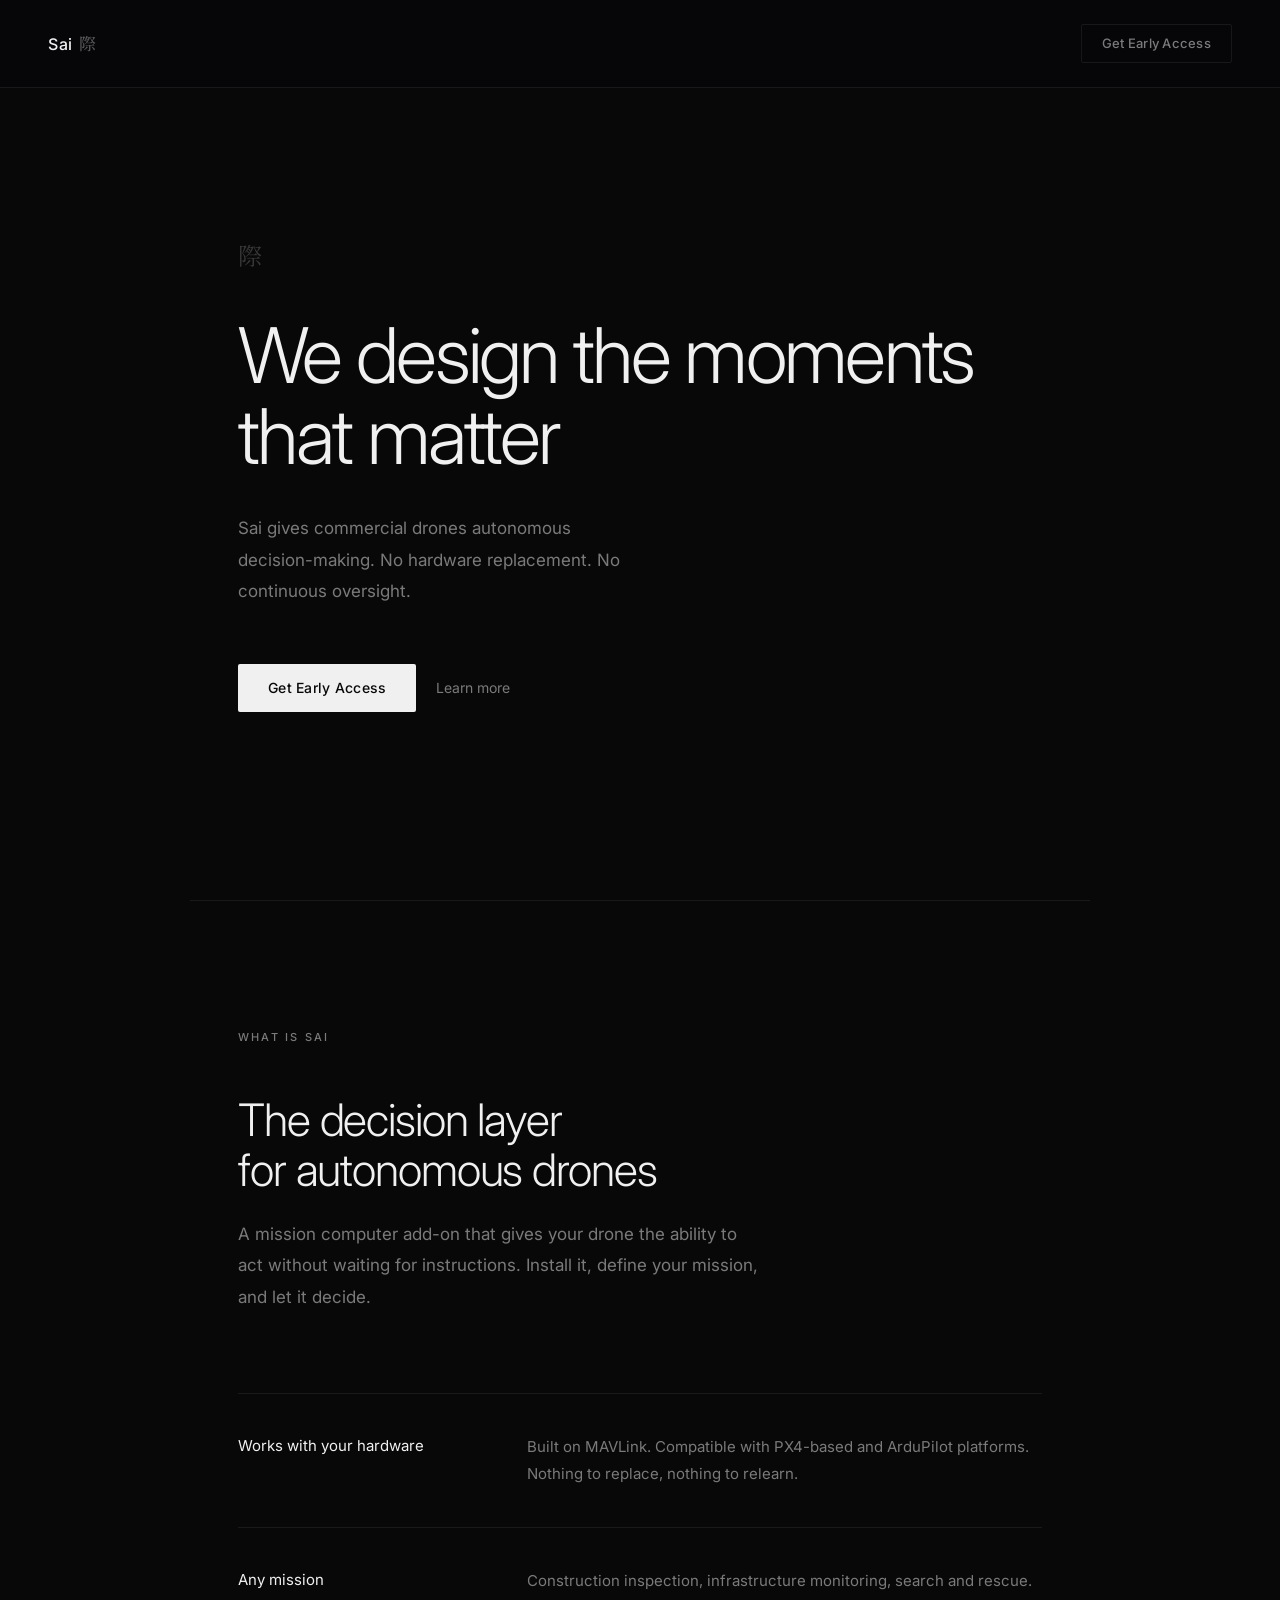
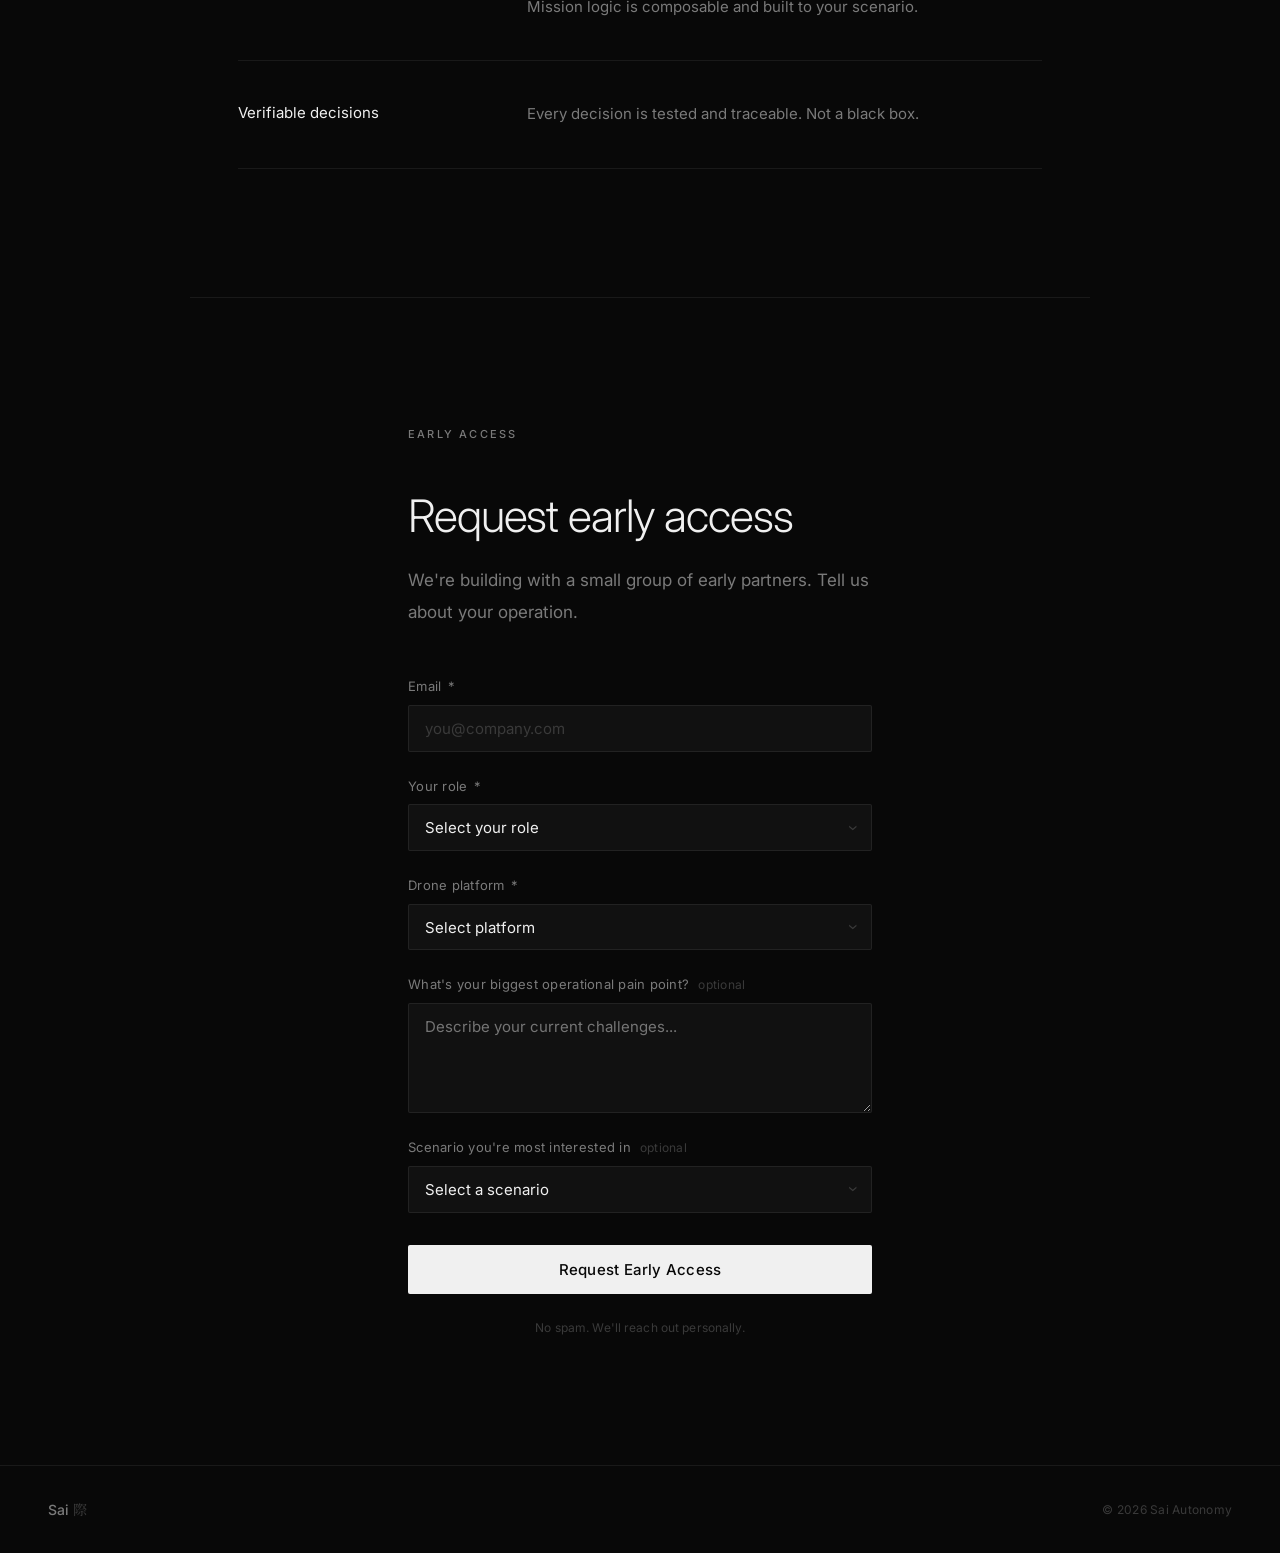
==== index.html @ 7a3222f6 "init: Sai landing page" ====
<!DOCTYPE html>
<html lang="en">
<head>
  <meta charset="UTF-8" />
  <meta name="viewport" content="width=device-width, initial-scale=1.0" />
  <title>Sai — We design the moments that matter</title>
  <meta name="description" content="The decision layer for autonomous drones. Sai gives commercial drones autonomous decision-making without replacing your hardware." />
  <link rel="preconnect" href="https://fonts.googleapis.com" />
  <link href="https://fonts.googleapis.com/css2?family=Inter:wght@300;400;500&family=Noto+Serif+JP:wght@300;400&display=swap" rel="stylesheet" />
  <style>
    *, *::before, *::after { box-sizing: border-box; margin: 0; padding: 0; }

    :root {
      --bg:       #080808;
      --surface:  #111111;
      --accent:   #f0f0f0;
      --text:     #f0f0f0;
      --text-sec: #7a7a7a;
      --text-dim: #3a3a3a;
      --border:   rgba(255, 255, 255, 0.07);
    }

    html { scroll-behavior: smooth; }

    body {
      font-family: 'Inter', system-ui, sans-serif;
      background: var(--bg);
      color: var(--text);
      line-height: 1.6;
      -webkit-font-smoothing: antialiased;
    }

    .kanji {
      font-family: 'Noto Serif JP', 'Hiragino Mincho ProN', serif;
    }

    /* Nav */
    nav {
      position: fixed;
      inset: 0 0 auto 0;
      z-index: 100;
      display: flex;
      align-items: center;
      justify-content: space-between;
      padding: 1.5rem 3rem;
      background: rgba(7, 7, 11, 0.8);
      backdrop-filter: blur(20px);
      -webkit-backdrop-filter: blur(20px);
      border-bottom: 1px solid var(--border);
    }

    .nav-logo {
      font-size: 1rem;
      font-weight: 500;
      letter-spacing: 0.04em;
      color: var(--text);
      text-decoration: none;
      display: flex;
      align-items: baseline;
      gap: 0.35em;
    }

    .nav-logo .k {
      font-size: 1.05em;
      color: var(--accent);
      opacity: 0.35;
    }

    .nav-cta {
      font-size: 0.8125rem;
      font-weight: 500;
      letter-spacing: 0.02em;
      color: var(--text-sec);
      text-decoration: none;
      border: 1px solid var(--border);
      padding: 0.5rem 1.25rem;
      border-radius: 2px;
      transition: border-color 0.2s, color 0.2s;
    }
    .nav-cta:hover { border-color: rgba(255,255,255,0.3); color: var(--text); }

    /* Hero */
    .hero {
      min-height: 100vh;
      display: flex;
      flex-direction: column;
      align-items: flex-start;
      justify-content: center;
      padding: 9rem 3rem 6rem;
      max-width: 900px;
      margin: 0 auto;
    }

    .hero-kana {
      font-size: 1.5rem;
      color: var(--text);
      opacity: 0.2;
      margin-bottom: 2.5rem;
    }

    .hero-title {
      font-size: clamp(3rem, 6vw, 5.5rem);
      font-weight: 300;
      letter-spacing: -0.035em;
      line-height: 1.06;
      margin-bottom: 2.25rem;
      max-width: 760px;
    }

    .hero-sub {
      font-size: 1.0625rem;
      color: var(--text-sec);
      max-width: 400px;
      line-height: 1.85;
      margin-bottom: 3.5rem;
    }

    .hero-actions {
      display: flex;
      gap: 1.25rem;
      align-items: center;
      flex-wrap: wrap;
    }

    .btn-primary {
      background: var(--text);
      color: #080808;
      font-size: 0.875rem;
      font-weight: 500;
      letter-spacing: 0.02em;
      padding: 0.8rem 1.875rem;
      border-radius: 2px;
      text-decoration: none;
      transition: opacity 0.15s;
    }
    .btn-primary:hover { opacity: 0.85; }

    .btn-text {
      font-size: 0.875rem;
      color: var(--text-sec);
      text-decoration: none;
      transition: color 0.15s;
    }
    .btn-text:hover { color: var(--text); }

    /* Section */
    .section {
      padding: 8rem 3rem;
      max-width: 900px;
      margin: 0 auto;
    }

    .label {
      font-size: 0.6875rem;
      font-weight: 500;
      letter-spacing: 0.2em;
      text-transform: uppercase;
      color: var(--text-sec);
      margin-bottom: 3rem;
    }

    .section-title {
      font-size: clamp(1.875rem, 3.5vw, 2.875rem);
      font-weight: 300;
      letter-spacing: -0.025em;
      line-height: 1.12;
      margin-bottom: 1.5rem;
    }

    .section-body {
      font-size: 1.0625rem;
      color: var(--text-sec);
      max-width: 520px;
      line-height: 1.85;
    }

    /* Pillars */
    .pillars {
      margin-top: 5rem;
    }

    .pillar {
      display: grid;
      grid-template-columns: 1fr 2fr;
      gap: 2rem;
      padding: 2.5rem 0;
      border-top: 1px solid var(--border);
      align-items: start;
    }

    .pillar:last-child {
      border-bottom: 1px solid var(--border);
    }

    .pillar-title {
      font-size: 0.9375rem;
      font-weight: 400;
      color: var(--text);
    }

    .pillar-body {
      font-size: 0.9375rem;
      color: var(--text-sec);
      line-height: 1.75;
    }

    /* Divider */
    .rule {
      border: none;
      border-top: 1px solid var(--border);
      max-width: 900px;
      margin: 0 auto;
    }

    /* Form section */
    .form-section {
      padding: 8rem 3rem;
      max-width: 560px;
      margin: 0 auto;
    }

    .form-section .section-body {
      margin-bottom: 3rem;
    }

    form {
      display: flex;
      flex-direction: column;
      gap: 1.5rem;
    }

    .field {
      display: flex;
      flex-direction: column;
      gap: 0.5rem;
    }

    label {
      font-size: 0.8125rem;
      font-weight: 400;
      letter-spacing: 0.02em;
      color: var(--text-sec);
    }

    .req { color: var(--text-sec); margin-left: 0.15em; }

    .opt {
      font-size: 0.75rem;
      color: var(--text-dim);
      margin-left: 0.4em;
    }

    input[type="email"],
    select,
    textarea {
      background: var(--surface);
      border: 1px solid var(--border);
      border-radius: 2px;
      color: var(--text);
      font-family: 'Inter', system-ui, sans-serif;
      font-size: 0.9375rem;
      padding: 0.8rem 1rem;
      width: 100%;
      transition: border-color 0.15s;
      appearance: none;
      -webkit-appearance: none;
    }

    input[type="email"]:focus,
    select:focus,
    textarea:focus {
      outline: none;
      border-color: rgba(96, 165, 250, 0.5);
    }

    input::placeholder { color: var(--text-dim); }

    .select-wrap { position: relative; }
    .select-wrap::after {
      content: '›';
      position: absolute;
      right: 1rem;
      top: 50%;
      transform: translateY(-50%) rotate(90deg);
      color: var(--text-dim);
      pointer-events: none;
      font-size: 1rem;
    }
    .select-wrap select { padding-right: 2.5rem; cursor: pointer; }

    select option { background: #0e0e14; color: var(--text); }

    textarea { resize: vertical; min-height: 110px; }

    .submit-btn {
      background: var(--text);
      color: #080808;
      border: none;
      border-radius: 2px;
      font-family: 'Inter', system-ui, sans-serif;
      font-size: 0.9375rem;
      font-weight: 500;
      letter-spacing: 0.02em;
      padding: 0.9375rem;
      cursor: pointer;
      transition: opacity 0.15s;
      margin-top: 0.5rem;
    }
    .submit-btn:hover { opacity: 0.85; }
    .submit-btn:disabled { opacity: 0.45; cursor: not-allowed; }

    .form-note {
      font-size: 0.75rem;
      color: var(--text-dim);
      text-align: center;
      letter-spacing: 0.01em;
    }

    .form-success {
      display: none;
      padding: 4rem 2rem;
      text-align: center;
    }
    .form-success.show { display: block; }

    .success-glyph {
      font-size: 2rem;
      color: var(--text);
      opacity: 0.3;
      margin-bottom: 1.25rem;
    }

    .success-title {
      font-size: 1.25rem;
      font-weight: 300;
      letter-spacing: -0.01em;
      margin-bottom: 0.5rem;
    }

    .success-sub {
      font-size: 0.9rem;
      color: var(--text-sec);
    }

    /* Footer */
    footer {
      border-top: 1px solid var(--border);
      padding: 2rem 3rem;
      display: flex;
      align-items: center;
      justify-content: space-between;
      flex-wrap: wrap;
      gap: 1rem;
    }

    .footer-brand {
      font-size: 0.875rem;
      font-weight: 500;
      color: var(--text-sec);
      display: flex;
      align-items: baseline;
      gap: 0.3em;
    }
    .footer-brand .k {
      color: var(--text);
      opacity: 0.2;
    }

    .footer-copy {
      font-size: 0.75rem;
      color: var(--text-dim);
      letter-spacing: 0.02em;
    }

    /* Responsive */
    @media (max-width: 640px) {
      nav { padding: 1.125rem 1.5rem; }
      .hero { padding: 7rem 1.5rem 4rem; }
      .section { padding: 5rem 1.5rem; }
      .form-section { padding: 5rem 1.5rem; }
      footer { padding: 1.5rem; }
      .pillar { grid-template-columns: 1fr; gap: 0.625rem; padding: 1.875rem 0; }
    }
  </style>
</head>
<body>

  <nav>
    <a href="#" class="nav-logo">Sai <span class="k kanji">際</span></a>
    <a href="#access" class="nav-cta">Get Early Access</a>
  </nav>

  <section class="hero">
    <div class="hero-kana kanji">際</div>
    <h1 class="hero-title">We design the moments<br>that matter</h1>
    <p class="hero-sub">
      Sai gives commercial drones autonomous decision-making.
      No hardware replacement. No continuous oversight.
    </p>
    <div class="hero-actions">
      <a href="#access" class="btn-primary">Get Early Access</a>
      <a href="#what" class="btn-text">Learn more</a>
    </div>
  </section>

  <hr class="rule" />

  <section class="section" id="what">
    <p class="label">What is Sai</p>
    <h2 class="section-title">The decision layer<br>for autonomous drones</h2>
    <p class="section-body">
      A mission computer add-on that gives your drone the ability to act
      without waiting for instructions. Install it, define your mission,
      and let it decide.
    </p>

    <div class="pillars">
      <div class="pillar">
        <div class="pillar-title">Works with your hardware</div>
        <div class="pillar-body">
          Built on MAVLink. Compatible with PX4-based and ArduPilot platforms.
          Nothing to replace, nothing to relearn.
        </div>
      </div>
      <div class="pillar">
        <div class="pillar-title">Any mission</div>
        <div class="pillar-body">
          Construction inspection, infrastructure monitoring, search and rescue.
          Mission logic is composable and built to your scenario.
        </div>
      </div>
      <div class="pillar">
        <div class="pillar-title">Verifiable decisions</div>
        <div class="pillar-body">
          Every decision is tested and traceable. Not a black box.
        </div>
      </div>
    </div>
  </section>

  <hr class="rule" />

  <section class="form-section" id="access">
    <p class="label">Early Access</p>
    <h2 class="section-title">Request early access</h2>
    <p class="section-body">
      We're building with a small group of early partners.
      Tell us about your operation.
    </p>

    <form id="earlyAccessForm" action="https://formspree.io/f/mqegwvev" method="POST" novalidate>

      <div class="field">
        <label for="email">Email <span class="req">*</span></label>
        <input type="email" id="email" name="email" placeholder="you@company.com" required />
      </div>

      <div class="field">
        <label for="role">Your role <span class="req">*</span></label>
        <div class="select-wrap">
          <select id="role" name="role" required>
            <option value="" disabled selected>Select your role</option>
            <option value="site_manager">Site Manager</option>
            <option value="drone_operator">Drone Operator</option>
            <option value="systems_integrator">Systems Integrator</option>
            <option value="researcher">Researcher</option>
            <option value="investor">Investor</option>
            <option value="other">Other</option>
          </select>
        </div>
      </div>

      <div class="field">
        <label for="platform">Drone platform <span class="req">*</span></label>
        <div class="select-wrap">
          <select id="platform" name="platform" required>
            <option value="" disabled selected>Select platform</option>
            <option value="px4">PX4-based</option>
            <option value="ardupilot">ArduPilot</option>
            <option value="dji">DJI</option>
            <option value="none">None yet</option>
            <option value="other">Other</option>
          </select>
        </div>
      </div>

      <div class="field">
        <label for="pain">
          What's your biggest operational pain point?
          <span class="opt">optional</span>
        </label>
        <textarea id="pain" name="pain_point" placeholder="Describe your current challenges..."></textarea>
      </div>

      <div class="field">
        <label for="scenario">
          Scenario you're most interested in
          <span class="opt">optional</span>
        </label>
        <div class="select-wrap">
          <select id="scenario" name="scenario">
            <option value="" disabled selected>Select a scenario</option>
            <option value="construction">Construction site inspection</option>
            <option value="power">Power line inspection</option>
            <option value="agriculture">Agriculture</option>
            <option value="sar">Search &amp; Rescue</option>
            <option value="other">Other</option>
          </select>
        </div>
      </div>

      <button type="submit" class="submit-btn" id="submitBtn">Request Early Access</button>
      <p class="form-note">No spam. We'll reach out personally.</p>
    </form>

    <div class="form-success" id="formSuccess">
      <div class="success-glyph kanji">際</div>
      <div class="success-title">You're on the list.</div>
      <div class="success-sub">We'll be in touch.</div>
    </div>
  </section>

  <footer>
    <div class="footer-brand">Sai <span class="k kanji">際</span></div>
    <div class="footer-copy">© 2026 Sai Autonomy</div>
  </footer>

  <script>
    const form    = document.getElementById('earlyAccessForm');
    const btn     = document.getElementById('submitBtn');
    const success = document.getElementById('formSuccess');

    form.addEventListener('submit', async (e) => {
      e.preventDefault();
      if (!form.email.value.trim() || !form.role.value || !form.platform.value) return;

      btn.disabled = true;
      btn.textContent = 'Sending…';

      try {
        const res = await fetch(form.action, {
          method: 'POST',
          body: new FormData(form),
          headers: { Accept: 'application/json' }
        });
        if (res.ok) {
          form.style.display = 'none';
          success.classList.add('show');
        } else {
          btn.disabled = false;
          btn.textContent = 'Request Early Access';
        }
      } catch {
        btn.disabled = false;
        btn.textContent = 'Request Early Access';
      }
    });
  </script>

</body>
</html>
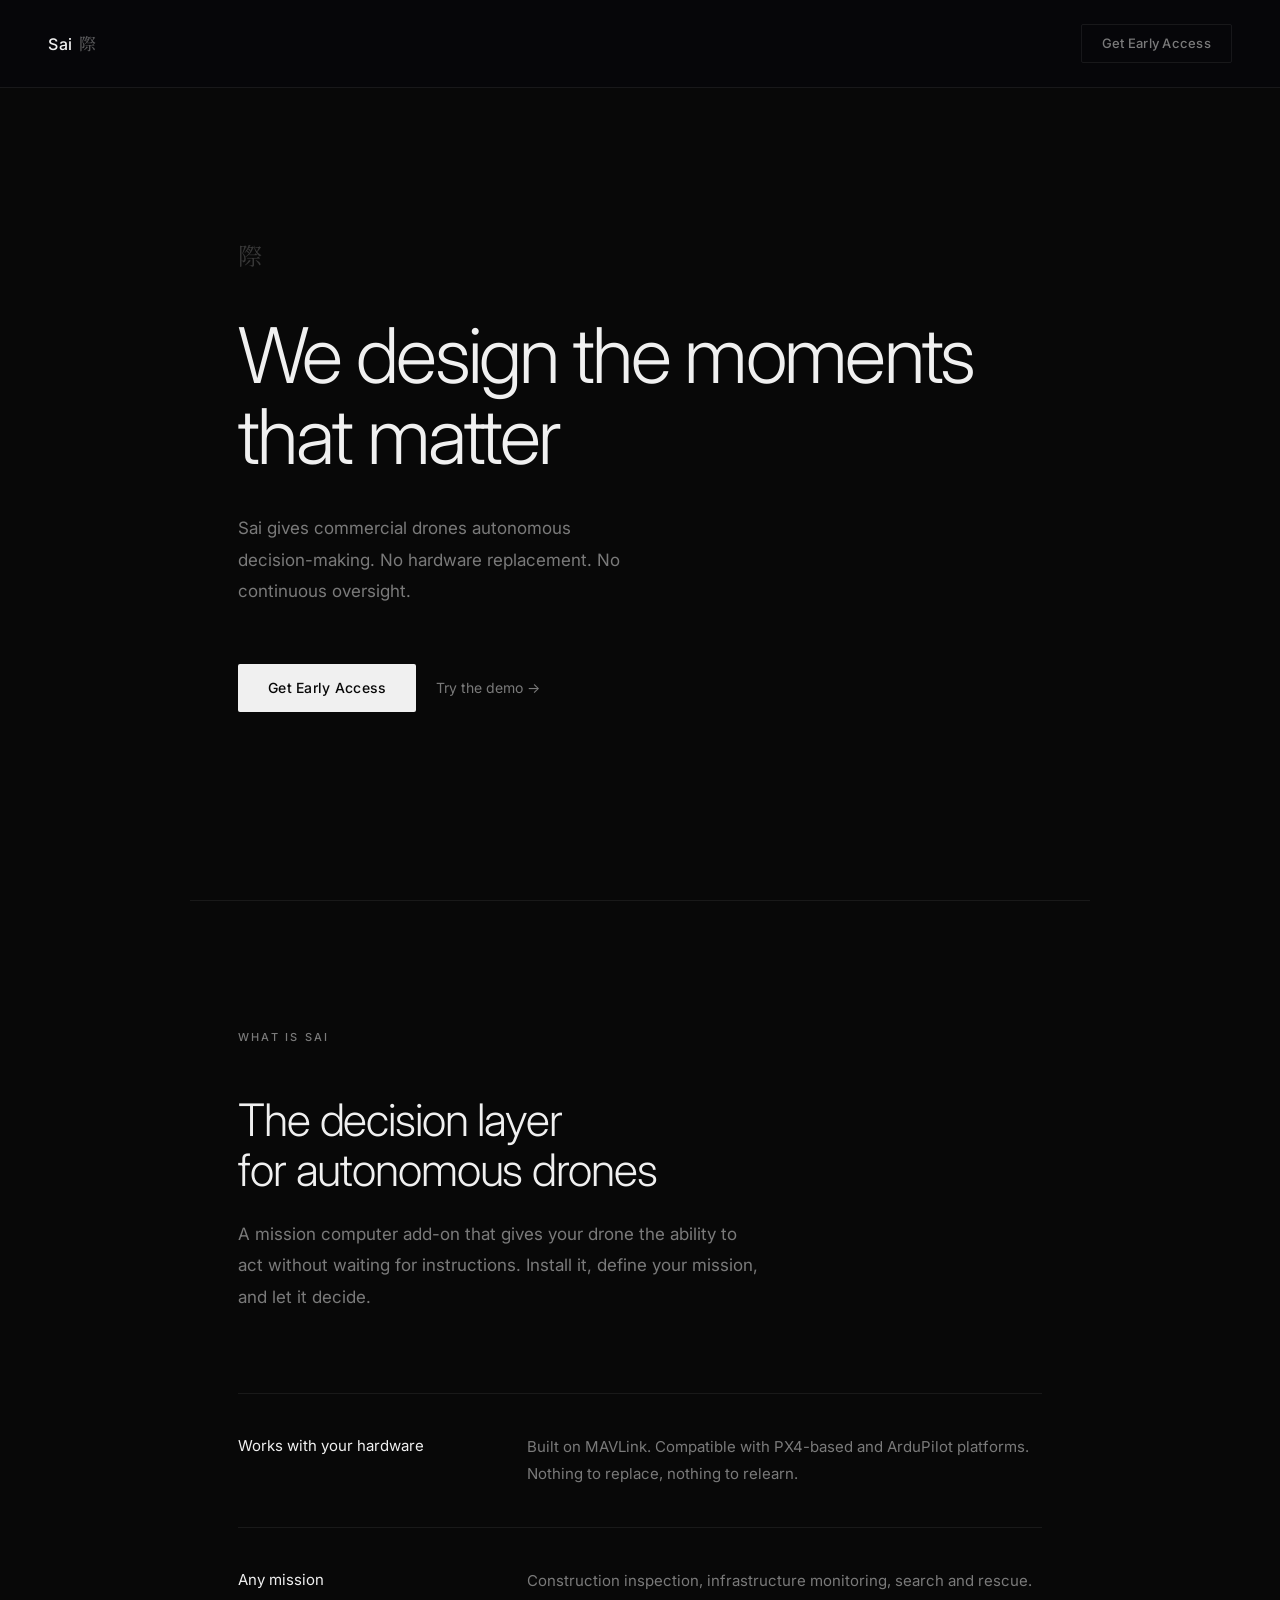
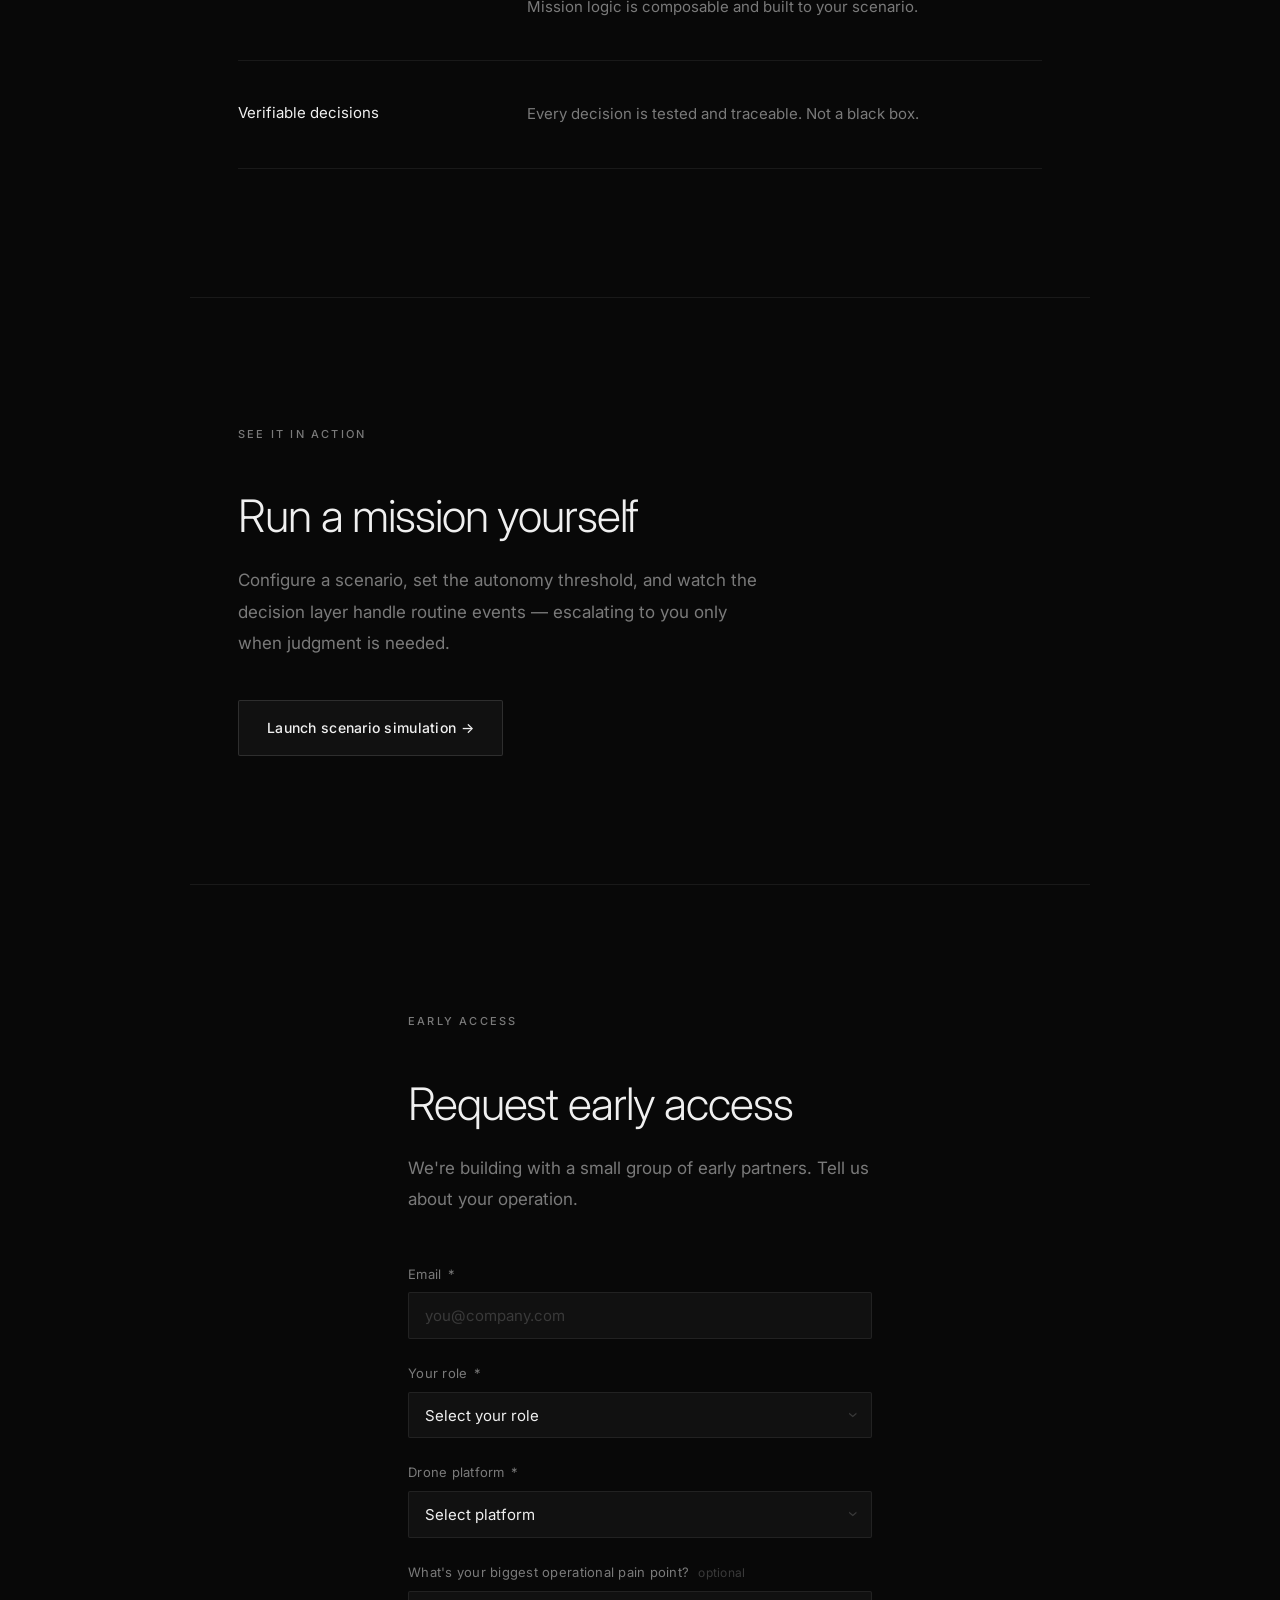
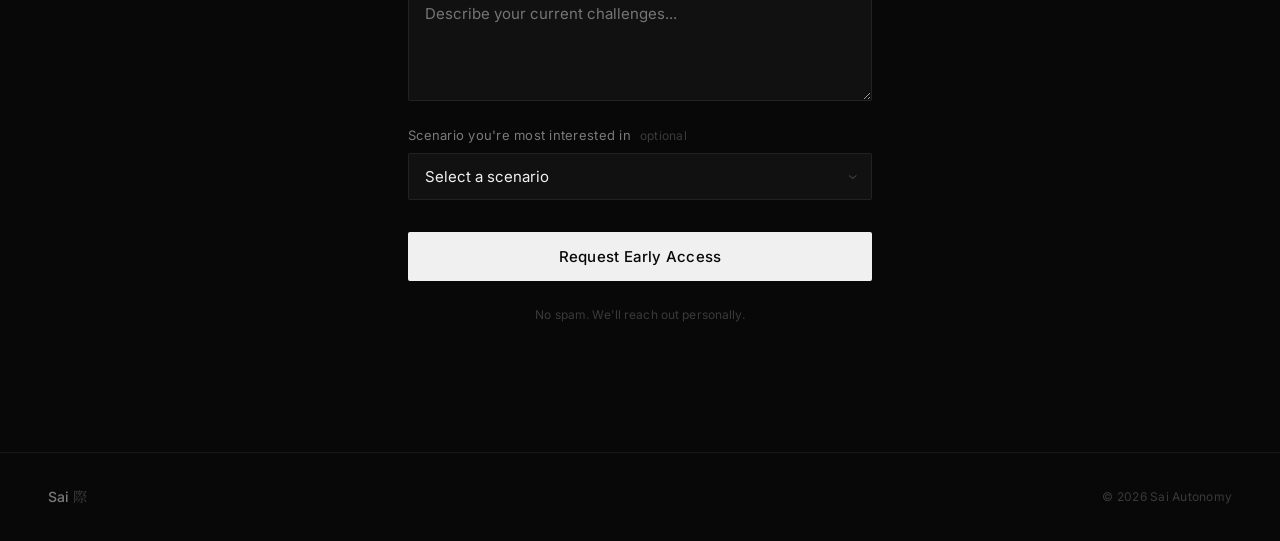
==== commit acc9e9a3: "feat: add interactive scenario demo" ====
--- a/index.html
+++ b/index.html
@@ -399,7 +399,7 @@
     </p>
     <div class="hero-actions">
       <a href="#access" class="btn-primary">Get Early Access</a>
-      <a href="#what" class="btn-text">Learn more</a>
+      <a href="demo.html" class="btn-text">Try the demo →</a>
     </div>
   </section>
 
@@ -436,6 +436,20 @@
         </div>
       </div>
     </div>
+  </section>
+
+  <hr class="rule" />
+
+  <section class="section" id="demo">
+    <p class="label">See it in action</p>
+    <h2 class="section-title">Run a mission yourself</h2>
+    <p class="section-body">
+      Configure a scenario, set the autonomy threshold, and watch the decision layer
+      handle routine events — escalating to you only when judgment is needed.
+    </p>
+    <a href="demo.html" style="display:inline-block;margin-top:2.5rem;background:var(--surface);border:1px solid rgba(255,255,255,0.12);border-radius:2px;padding:1rem 1.75rem;font-size:0.875rem;font-weight:500;color:var(--text);text-decoration:none;letter-spacing:0.02em;transition:border-color 0.2s;" onmouseover="this.style.borderColor='rgba(255,255,255,0.35)'" onmouseout="this.style.borderColor='rgba(255,255,255,0.12)'">
+      Launch scenario simulation →
+    </a>
   </section>
 
   <hr class="rule" />
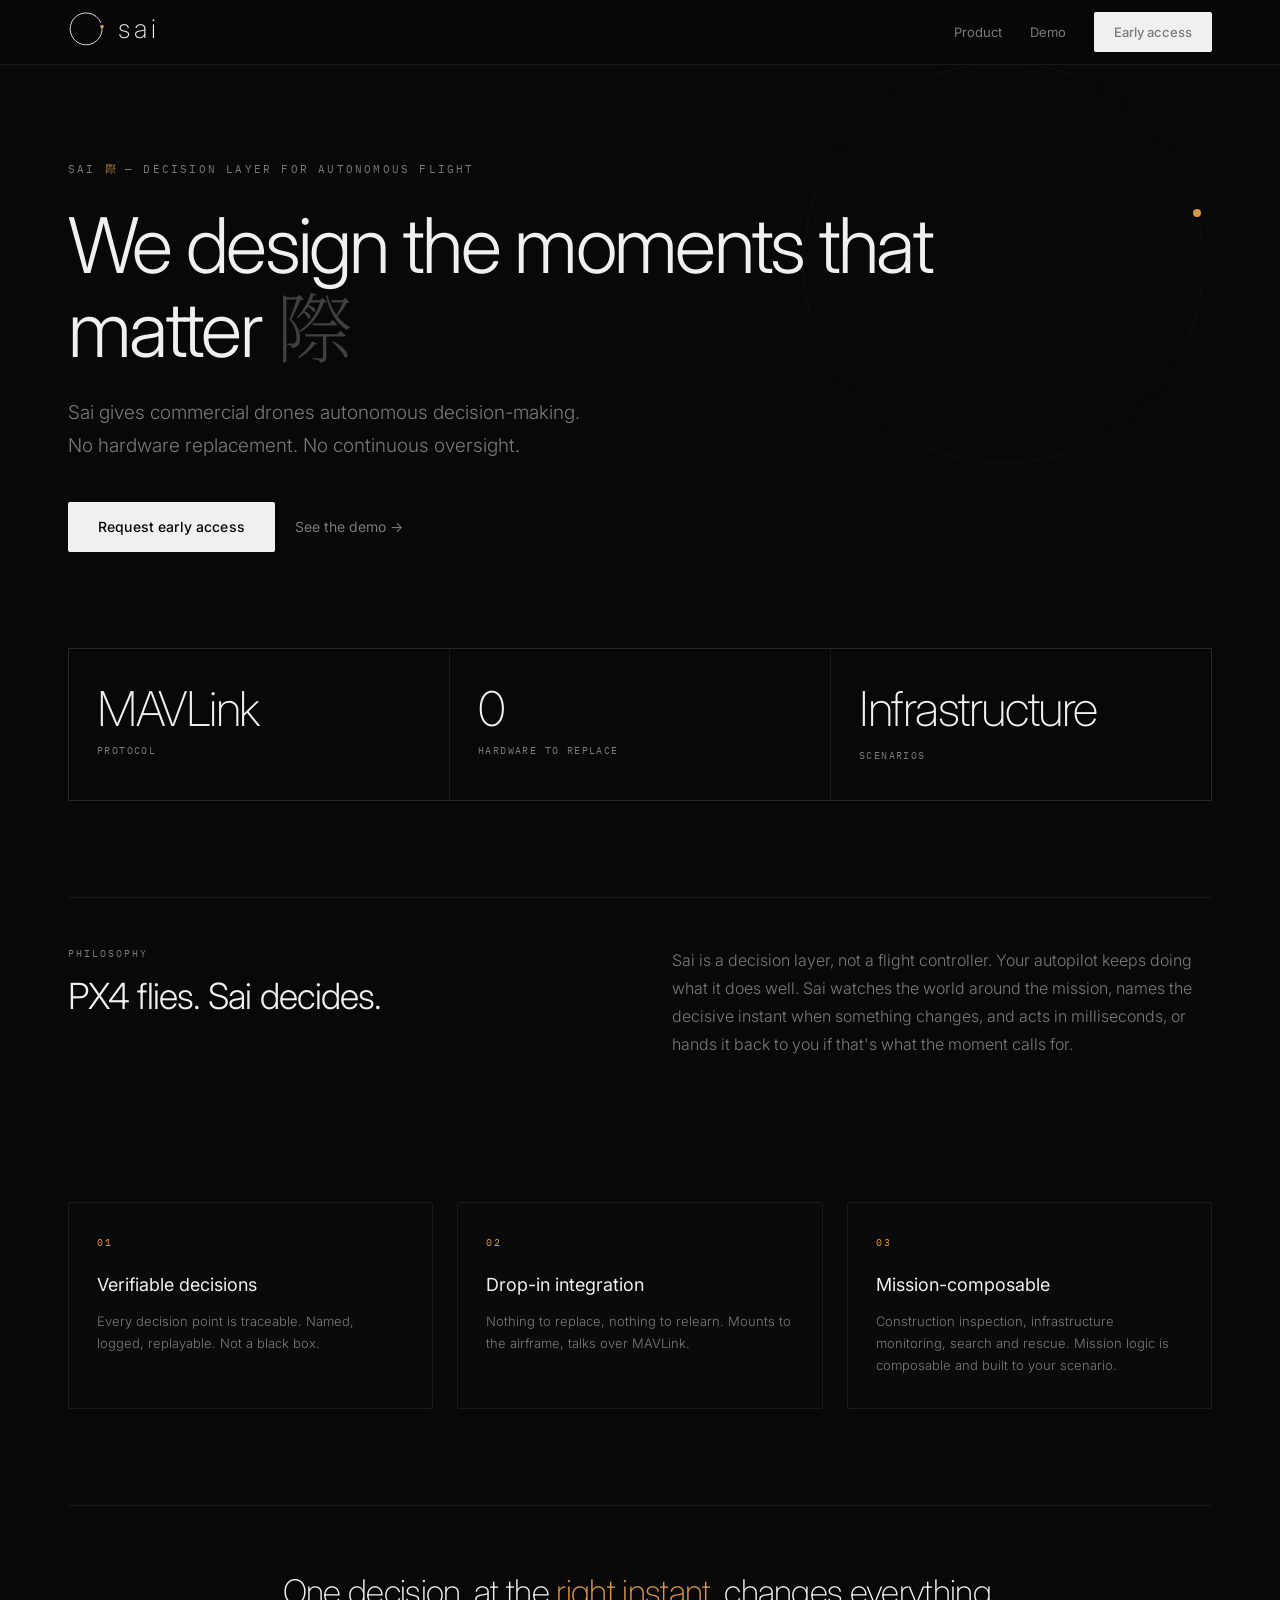
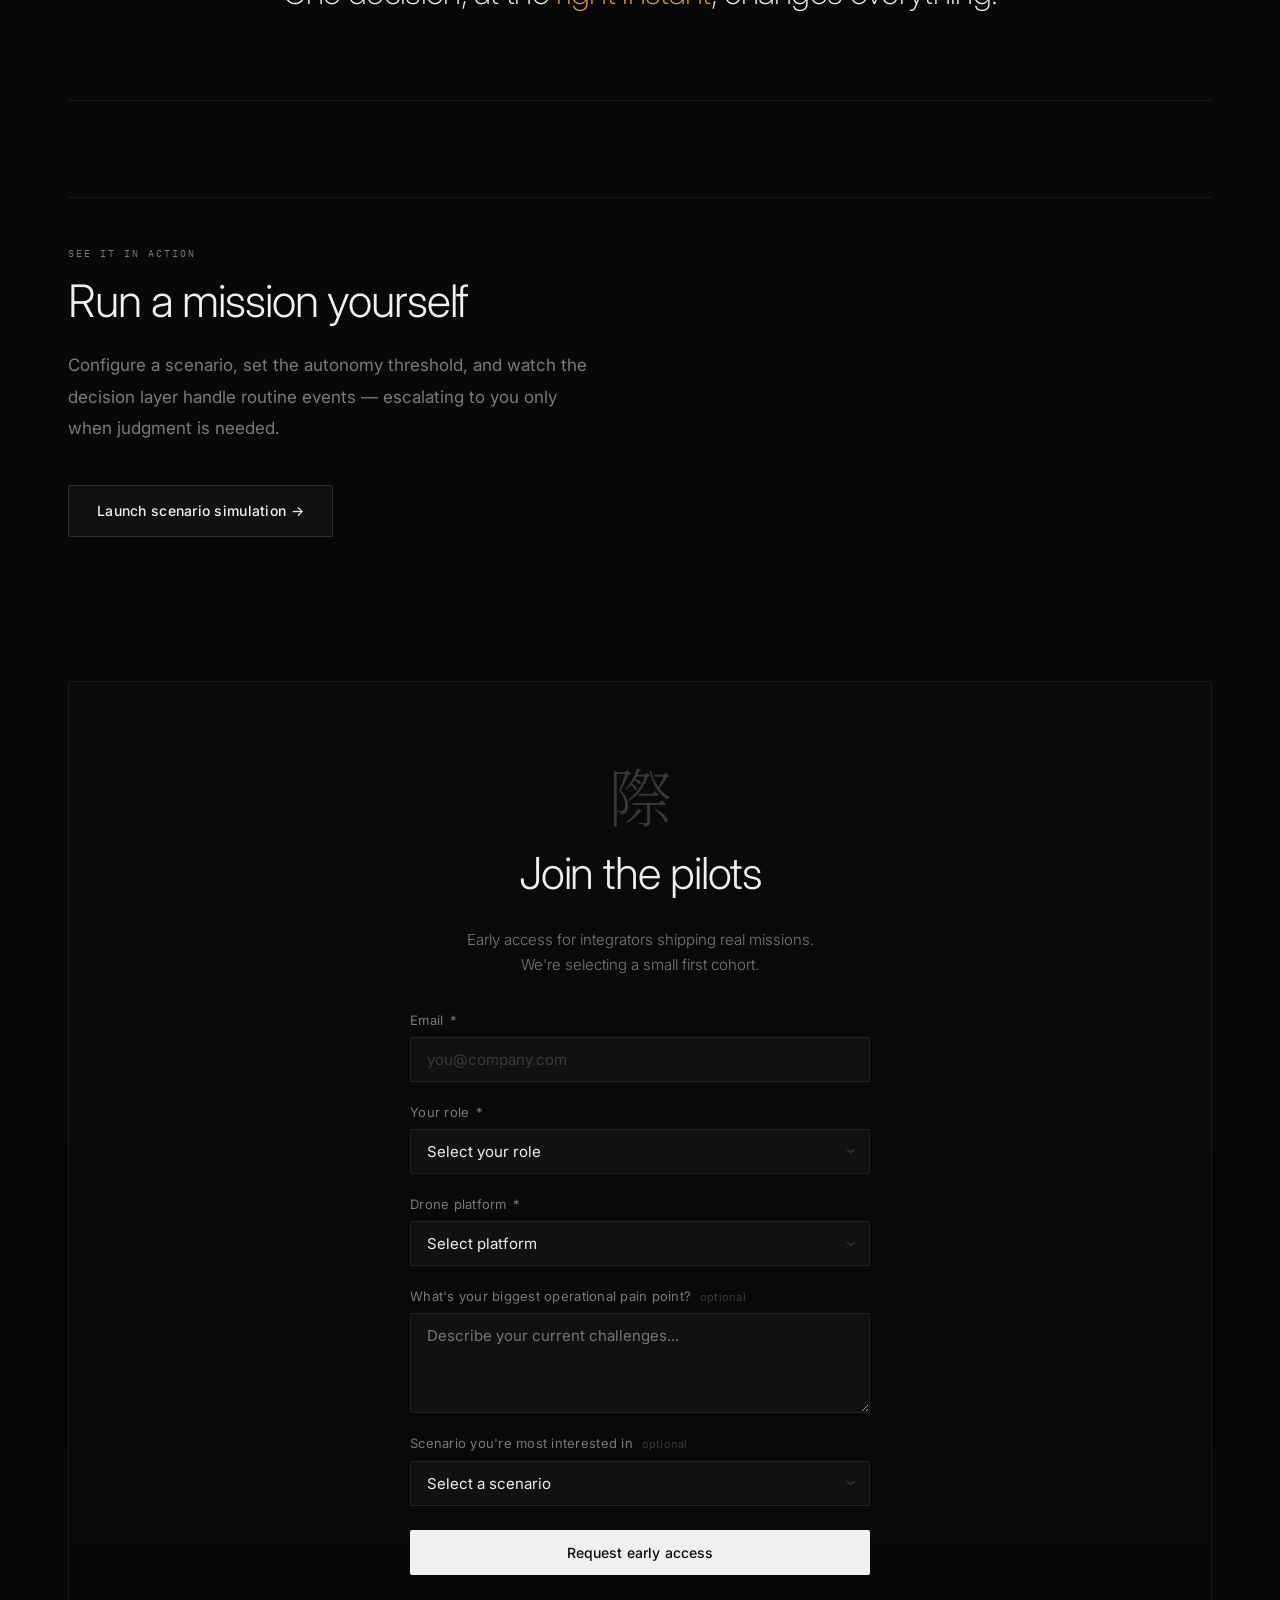
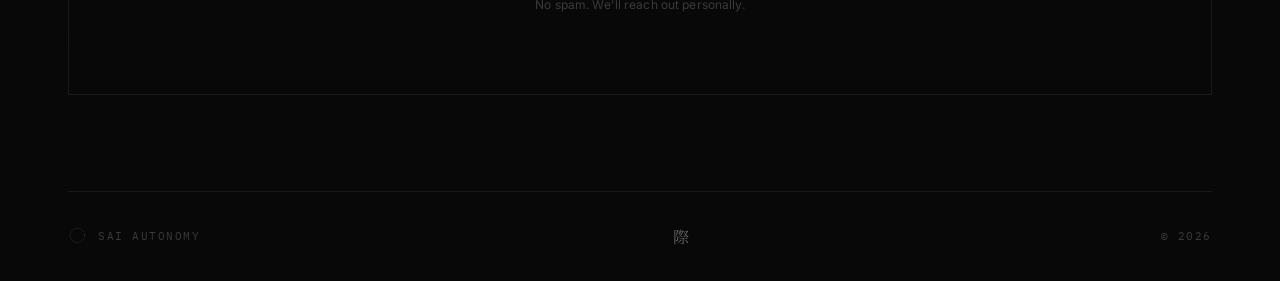
==== commit ee56a29f: "feat: redesign with Sai design system" ====
--- a/index.html
+++ b/index.html
@@ -5,263 +5,514 @@
   <meta name="viewport" content="width=device-width, initial-scale=1.0" />
   <title>Sai — We design the moments that matter</title>
   <meta name="description" content="The decision layer for autonomous drones. Sai gives commercial drones autonomous decision-making without replacing your hardware." />
+  <link rel="icon" type="image/svg+xml" href="data:image/svg+xml,%3Csvg xmlns='http://www.w3.org/2000/svg' viewBox='0 0 64 64' fill='none'%3E%3Crect width='64' height='64' rx='12' fill='%23111417'/%3E%3Cpath d='M 51.5 20.2 A 23 23 0 1 0 53.4 26.7' stroke='%23E8EAF0' stroke-width='1.4' fill='none' stroke-linecap='round'/%3E%3Ccircle cx='53.4' cy='26.7' r='2.5' fill='%23D99548'/%3E%3C/svg%3E" />
   <link rel="preconnect" href="https://fonts.googleapis.com" />
-  <link href="https://fonts.googleapis.com/css2?family=Inter:wght@300;400;500&family=Noto+Serif+JP:wght@300;400&display=swap" rel="stylesheet" />
+  <link rel="preconnect" href="https://fonts.gstatic.com" crossorigin />
+  <link href="https://fonts.googleapis.com/css2?family=Inter:wght@200;300;400;500&family=IBM+Plex+Mono:wght@400;500&family=Noto+Serif+JP:wght@200;300&display=swap" rel="stylesheet" />
   <style>
     *, *::before, *::after { box-sizing: border-box; margin: 0; padding: 0; }
 
     :root {
-      --bg:       #080808;
-      --surface:  #111111;
-      --accent:   #f0f0f0;
-      --text:     #f0f0f0;
-      --text-sec: #7a7a7a;
-      --text-dim: #3a3a3a;
-      --border:   rgba(255, 255, 255, 0.07);
+      --ed-bg:       #080808;
+      --ed-surface:  #111111;
+      --ed-text:     #f0f0f0;
+      --ed-text-sec: #7a7a7a;
+      --ed-text-dim: #3a3a3a;
+      --ed-border:   rgba(255, 255, 255, 0.07);
+      --ed-border-2: rgba(255, 255, 255, 0.3);
+      --ed-focus:    rgba(96, 165, 250, 0.5);
+      --sai-node:    #D99548;
+      --font-sans:   'Inter', system-ui, -apple-system, sans-serif;
+      --font-mono:   'IBM Plex Mono', 'JetBrains Mono', ui-monospace, monospace;
+      --font-kana:   'Noto Serif JP', 'Hiragino Mincho ProN', serif;
+      --radius:      2px;
+      --ease:        cubic-bezier(0.4, 0, 0.2, 1);
     }
 
     html { scroll-behavior: smooth; }
 
     body {
-      font-family: 'Inter', system-ui, sans-serif;
-      background: var(--bg);
-      color: var(--text);
+      font-family: var(--font-sans);
+      background: var(--ed-bg);
+      color: var(--ed-text);
       line-height: 1.6;
       -webkit-font-smoothing: antialiased;
-    }
-
-    .kanji {
-      font-family: 'Noto Serif JP', 'Hiragino Mincho ProN', serif;
-    }
-
-    /* Nav */
+      -moz-osx-font-smoothing: grayscale;
+      overflow-x: hidden;
+    }
+
+    .page { max-width: 1240px; margin: 0 auto; padding: 0 48px; }
+
+    /* ===== SCROLL REVEAL ===== */
+    .reveal {
+      opacity: 0;
+      transform: translateY(20px);
+      transition: opacity 600ms var(--ease), transform 600ms var(--ease);
+    }
+    .reveal.visible {
+      opacity: 1;
+      transform: translateY(0);
+    }
+    .reveal-d1 { transition-delay: 80ms; }
+    .reveal-d2 { transition-delay: 160ms; }
+    .reveal-d3 { transition-delay: 240ms; }
+
+    /* ===== NAV ===== */
     nav {
       position: fixed;
       inset: 0 0 auto 0;
       z-index: 100;
+      background: rgba(8, 8, 8, 0.82);
+      backdrop-filter: blur(20px);
+      -webkit-backdrop-filter: blur(20px);
+      border-bottom: 1px solid var(--ed-border);
+    }
+
+    .nav-inner {
+      max-width: 1240px;
+      margin: 0 auto;
+      padding: 0 48px;
       display: flex;
       align-items: center;
       justify-content: space-between;
-      padding: 1.5rem 3rem;
-      background: rgba(7, 7, 11, 0.8);
-      backdrop-filter: blur(20px);
-      -webkit-backdrop-filter: blur(20px);
-      border-bottom: 1px solid var(--border);
-    }
-
-    .nav-logo {
-      font-size: 1rem;
+      height: 64px;
+    }
+
+    .nav-brand {
+      display: flex;
+      align-items: center;
+      text-decoration: none;
+    }
+
+    .nav-links {
+      display: flex;
+      gap: 28px;
+      align-items: center;
+    }
+
+    .nav-links a {
+      font-size: 13px;
+      color: var(--ed-text-sec);
+      text-decoration: none;
+      transition: color 220ms var(--ease);
+    }
+    .nav-links a:hover { color: var(--ed-text); }
+
+    .nav-cta {
+      background: var(--ed-text);
+      color: var(--ed-bg);
+      padding: 10px 20px;
+      font-size: 13px;
       font-weight: 500;
-      letter-spacing: 0.04em;
-      color: var(--text);
+      border-radius: var(--radius);
       text-decoration: none;
-      display: flex;
-      align-items: baseline;
-      gap: 0.35em;
-    }
-
-    .nav-logo .k {
-      font-size: 1.05em;
-      color: var(--accent);
-      opacity: 0.35;
-    }
-
-    .nav-cta {
-      font-size: 0.8125rem;
-      font-weight: 500;
-      letter-spacing: 0.02em;
-      color: var(--text-sec);
-      text-decoration: none;
-      border: 1px solid var(--border);
-      padding: 0.5rem 1.25rem;
-      border-radius: 2px;
-      transition: border-color 0.2s, color 0.2s;
-    }
-    .nav-cta:hover { border-color: rgba(255,255,255,0.3); color: var(--text); }
-
-    /* Hero */
+      transition: opacity 150ms var(--ease);
+    }
+    .nav-cta:hover { opacity: 0.85; }
+
+    /* ===== HERO ===== */
     .hero {
-      min-height: 100vh;
-      display: flex;
-      flex-direction: column;
-      align-items: flex-start;
-      justify-content: center;
-      padding: 9rem 3rem 6rem;
+      padding: 160px 0 96px;
+      position: relative;
+    }
+
+    .hero-lens {
+      position: absolute;
+      top: 50%;
+      right: -80px;
+      transform: translateY(-55%);
+      width: 520px;
+      height: 520px;
+      opacity: 0;
+      transition: opacity 1.2s var(--ease);
+    }
+    .hero-lens.visible { opacity: 1; }
+    .hero-lens .amber {
+      animation: ambientPulse 4s var(--ease) infinite;
+    }
+
+    @keyframes ambientPulse {
+      0%, 100% { opacity: 0.35; }
+      50%      { opacity: 0.55; }
+    }
+
+    .hero-eyebrow {
+      font-family: var(--font-mono);
+      font-size: 11px;
+      letter-spacing: 0.2em;
+      text-transform: uppercase;
+      color: var(--ed-text-sec);
+      margin-bottom: 28px;
+      opacity: 0;
+      transform: translateY(12px);
+      animation: heroIn 600ms var(--ease) 200ms forwards;
+    }
+
+    .hero-h1 {
+      font-weight: 300;
+      font-size: clamp(3rem, 6vw, 88px);
+      line-height: 1.02;
+      letter-spacing: -0.035em;
+      margin: 0 0 28px;
       max-width: 900px;
-      margin: 0 auto;
+      opacity: 0;
+      transform: translateY(16px);
+      animation: heroIn 700ms var(--ease) 350ms forwards;
     }
 
     .hero-kana {
-      font-size: 1.5rem;
-      color: var(--text);
-      opacity: 0.2;
-      margin-bottom: 2.5rem;
-    }
-
-    .hero-title {
-      font-size: clamp(3rem, 6vw, 5.5rem);
+      font-family: var(--font-kana);
+      font-weight: 200;
+      opacity: 0.24;
+      font-size: clamp(3rem, 6vw, 96px);
+      margin-left: 16px;
+    }
+
+    .hero-lede {
+      font-size: 19px;
+      line-height: 1.7;
+      color: var(--ed-text-sec);
+      max-width: 560px;
+      margin: 0 0 40px;
       font-weight: 300;
-      letter-spacing: -0.035em;
-      line-height: 1.06;
-      margin-bottom: 2.25rem;
-      max-width: 760px;
-    }
-
-    .hero-sub {
-      font-size: 1.0625rem;
-      color: var(--text-sec);
-      max-width: 400px;
-      line-height: 1.85;
-      margin-bottom: 3.5rem;
+      opacity: 0;
+      transform: translateY(12px);
+      animation: heroIn 600ms var(--ease) 550ms forwards;
     }
 
     .hero-actions {
       display: flex;
-      gap: 1.25rem;
+      gap: 20px;
       align-items: center;
       flex-wrap: wrap;
+      opacity: 0;
+      transform: translateY(12px);
+      animation: heroIn 600ms var(--ease) 700ms forwards;
+    }
+
+    @keyframes heroIn {
+      to { opacity: 1; transform: translateY(0); }
     }
 
     .btn-primary {
-      background: var(--text);
-      color: #080808;
-      font-size: 0.875rem;
+      display: inline-block;
+      background: var(--ed-text);
+      color: var(--ed-bg);
+      padding: 14px 30px;
+      border: none;
+      border-radius: var(--radius);
+      font-family: var(--font-sans);
+      font-size: 14px;
       font-weight: 500;
-      letter-spacing: 0.02em;
-      padding: 0.8rem 1.875rem;
-      border-radius: 2px;
+      letter-spacing: 0.01em;
+      cursor: pointer;
       text-decoration: none;
-      transition: opacity 0.15s;
-    }
-    .btn-primary:hover { opacity: 0.85; }
+      transition: opacity 150ms var(--ease), transform 150ms var(--ease);
+    }
+    .btn-primary:hover { opacity: 0.85; transform: translateY(-1px); }
 
     .btn-text {
-      font-size: 0.875rem;
-      color: var(--text-sec);
+      color: var(--ed-text-sec);
       text-decoration: none;
-      transition: color 0.15s;
-    }
-    .btn-text:hover { color: var(--text); }
-
-    /* Section */
-    .section {
-      padding: 8rem 3rem;
-      max-width: 900px;
-      margin: 0 auto;
-    }
-
-    .label {
-      font-size: 0.6875rem;
-      font-weight: 500;
+      font-size: 14px;
+      transition: color 150ms var(--ease), letter-spacing 300ms var(--ease);
+    }
+    .btn-text:hover { color: var(--ed-text); letter-spacing: 0.03em; }
+
+    /* ===== STATS ===== */
+    .stats {
+      display: grid;
+      grid-template-columns: repeat(3, 1fr);
+      gap: 1px;
+      background: var(--ed-border);
+      border: 1px solid var(--ed-border);
+      margin-bottom: 96px;
+    }
+
+    .stat {
+      background: var(--ed-bg);
+      padding: 36px 28px;
+      transition: background 300ms var(--ease);
+    }
+    .stat:hover { background: #0c0c0c; border-bottom: 2px solid var(--sai-node); }
+
+    .stat-v {
+      font-weight: 200;
+      font-size: 48px;
+      letter-spacing: -0.03em;
+      color: var(--ed-text);
+      line-height: 1;
+      margin-bottom: 10px;
+    }
+
+    .stat-l {
+      font-family: var(--font-mono);
+      font-size: 10px;
+      letter-spacing: 0.14em;
+      text-transform: uppercase;
+      color: var(--ed-text-sec);
+    }
+
+    /* Scenario cycling */
+    .stat-cycle {
+      position: relative;
+      height: 1.1em;
+      overflow: hidden;
+    }
+
+    .stat-cycle span {
+      display: block;
+      position: absolute;
+      inset: 0;
+      transition: transform 400ms var(--ease), opacity 400ms var(--ease);
+    }
+
+    .stat-cycle span.cycle-out {
+      transform: translateY(-100%);
+      opacity: 0;
+    }
+    .stat-cycle span.cycle-in {
+      transform: translateY(100%);
+      opacity: 0;
+    }
+    .stat-cycle span.cycle-active {
+      transform: translateY(0);
+      opacity: 1;
+    }
+
+    /* ===== SPLIT ===== */
+    .split {
+      display: grid;
+      grid-template-columns: 1fr 1fr;
+      gap: 64px;
+      align-items: start;
+      padding: 48px 0;
+      border-top: 1px solid var(--ed-border);
+      margin-bottom: 96px;
+    }
+
+    .split-tag {
+      font-family: var(--font-mono);
+      font-size: 10px;
       letter-spacing: 0.2em;
       text-transform: uppercase;
-      color: var(--text-sec);
-      margin-bottom: 3rem;
-    }
-
-    .section-title {
+      color: var(--ed-text-sec);
+      margin-bottom: 14px;
+    }
+
+    .split-h {
+      font-weight: 300;
+      font-size: 36px;
+      line-height: 1.15;
+      letter-spacing: -0.025em;
+      margin: 0 0 20px;
+    }
+
+    .split-body {
+      color: var(--ed-text-sec);
+      font-size: 16px;
+      line-height: 1.75;
+      font-weight: 300;
+    }
+
+    /* ===== FEATURES ===== */
+    .features {
+      display: grid;
+      grid-template-columns: repeat(3, 1fr);
+      gap: 24px;
+      margin-bottom: 96px;
+    }
+
+    .feature {
+      border: 1px solid var(--ed-border);
+      padding: 32px 28px;
+      border-radius: var(--radius);
+      background: #0a0a0a;
+      transition: border-color 300ms var(--ease), transform 300ms var(--ease), background 300ms var(--ease);
+    }
+    .feature:hover {
+      border-color: rgba(255, 255, 255, 0.14);
+      transform: translateY(-4px);
+      background: #0e0e0e;
+    }
+
+    .feature-n {
+      font-family: var(--font-mono);
+      font-size: 10px;
+      letter-spacing: 0.2em;
+      color: var(--sai-node);
+      margin-bottom: 20px;
+    }
+
+    .feature-h {
+      font-weight: 400;
+      font-size: 18px;
+      margin: 0 0 10px;
+    }
+
+    .feature-b {
+      font-size: 13px;
+      color: var(--ed-text-sec);
+      line-height: 1.7;
+      font-weight: 300;
+    }
+
+    /* ===== QUOTE ===== */
+    .quote {
+      padding: 64px 0;
+      text-align: center;
+      border-top: 1px solid var(--ed-border);
+      border-bottom: 1px solid var(--ed-border);
+      margin-bottom: 96px;
+    }
+
+    .quote-text {
+      font-weight: 200;
+      font-size: 34px;
+      line-height: 1.3;
+      letter-spacing: -0.02em;
+      max-width: 900px;
+      margin: 0 auto 22px;
+    }
+
+    .quote-cite {
+      font-family: var(--font-mono);
+      font-size: 10px;
+      letter-spacing: 0.2em;
+      text-transform: uppercase;
+      color: var(--ed-text-sec);
+    }
+
+    /* ===== DEMO ===== */
+    .demo-section {
+      padding: 48px 0;
+      border-top: 1px solid var(--ed-border);
+      margin-bottom: 96px;
+    }
+
+    .demo-tag {
+      font-family: var(--font-mono);
+      font-size: 10px;
+      letter-spacing: 0.2em;
+      text-transform: uppercase;
+      color: var(--ed-text-sec);
+      margin-bottom: 14px;
+    }
+
+    .demo-h {
+      font-weight: 300;
       font-size: clamp(1.875rem, 3.5vw, 2.875rem);
-      font-weight: 300;
       letter-spacing: -0.025em;
       line-height: 1.12;
       margin-bottom: 1.5rem;
     }
 
-    .section-body {
+    .demo-body {
       font-size: 1.0625rem;
-      color: var(--text-sec);
+      color: var(--ed-text-sec);
       max-width: 520px;
       line-height: 1.85;
-    }
-
-    /* Pillars */
-    .pillars {
-      margin-top: 5rem;
-    }
-
-    .pillar {
-      display: grid;
-      grid-template-columns: 1fr 2fr;
-      gap: 2rem;
-      padding: 2.5rem 0;
-      border-top: 1px solid var(--border);
-      align-items: start;
-    }
-
-    .pillar:last-child {
-      border-bottom: 1px solid var(--border);
-    }
-
-    .pillar-title {
-      font-size: 0.9375rem;
-      font-weight: 400;
-      color: var(--text);
-    }
-
-    .pillar-body {
-      font-size: 0.9375rem;
-      color: var(--text-sec);
-      line-height: 1.75;
-    }
-
-    /* Divider */
-    .rule {
-      border: none;
-      border-top: 1px solid var(--border);
-      max-width: 900px;
+      margin-bottom: 2.5rem;
+    }
+
+    .btn-outline {
+      display: inline-block;
+      background: var(--ed-surface);
+      border: 1px solid rgba(255, 255, 255, 0.12);
+      border-radius: var(--radius);
+      padding: 14px 28px;
+      font-family: var(--font-sans);
+      font-size: 14px;
+      font-weight: 500;
+      color: var(--ed-text);
+      text-decoration: none;
+      letter-spacing: 0.02em;
+      transition: border-color 220ms var(--ease), transform 220ms var(--ease);
+    }
+    .btn-outline:hover { border-color: var(--ed-border-2); transform: translateY(-1px); }
+
+    /* ===== CTA BAND ===== */
+    .cta-band {
+      padding: 80px 48px;
+      border: 1px solid var(--ed-border);
+      border-radius: var(--radius);
+      text-align: center;
+      background: linear-gradient(180deg, #0a0a0a, var(--ed-bg));
+      margin-bottom: 96px;
+    }
+
+    .cta-kana {
+      font-family: var(--font-kana);
+      font-weight: 200;
+      font-size: 64px;
+      color: var(--ed-text);
+      opacity: 0.2;
+      line-height: 1;
+      margin-bottom: 12px;
+    }
+
+    .cta-h {
+      font-weight: 300;
+      font-size: 44px;
+      letter-spacing: -0.025em;
+      margin: 0 0 18px;
+    }
+
+    .cta-sub {
+      color: var(--ed-text-sec);
+      font-size: 15px;
+      max-width: 560px;
+      margin: 0 auto 32px;
+      line-height: 1.7;
+      font-weight: 300;
+    }
+
+    /* ===== FORM ===== */
+    .form-wrap {
+      max-width: 460px;
       margin: 0 auto;
-    }
-
-    /* Form section */
-    .form-section {
-      padding: 8rem 3rem;
-      max-width: 560px;
-      margin: 0 auto;
-    }
-
-    .form-section .section-body {
-      margin-bottom: 3rem;
+      text-align: left;
     }
 
     form {
       display: flex;
       flex-direction: column;
-      gap: 1.5rem;
+      gap: 1.25rem;
     }
 
     .field {
       display: flex;
       flex-direction: column;
-      gap: 0.5rem;
+      gap: 0.4rem;
     }
 
     label {
-      font-size: 0.8125rem;
+      font-size: 13px;
       font-weight: 400;
       letter-spacing: 0.02em;
-      color: var(--text-sec);
-    }
-
-    .req { color: var(--text-sec); margin-left: 0.15em; }
+      color: var(--ed-text-sec);
+    }
+
+    .req { color: var(--ed-text-sec); margin-left: 0.15em; }
 
     .opt {
-      font-size: 0.75rem;
-      color: var(--text-dim);
+      font-size: 11px;
+      color: var(--ed-text-dim);
       margin-left: 0.4em;
     }
 
     input[type="email"],
     select,
     textarea {
-      background: var(--surface);
-      border: 1px solid var(--border);
-      border-radius: 2px;
-      color: var(--text);
-      font-family: 'Inter', system-ui, sans-serif;
-      font-size: 0.9375rem;
-      padding: 0.8rem 1rem;
+      background: var(--ed-surface);
+      border: 1px solid var(--ed-border);
+      border-radius: var(--radius);
+      color: var(--ed-text);
+      font-family: var(--font-sans);
+      font-size: 15px;
+      padding: 12px 16px;
       width: 100%;
-      transition: border-color 0.15s;
+      transition: border-color 150ms var(--ease);
       appearance: none;
       -webkit-appearance: none;
     }
@@ -270,10 +521,10 @@
     select:focus,
     textarea:focus {
       outline: none;
-      border-color: rgba(96, 165, 250, 0.5);
-    }
-
-    input::placeholder { color: var(--text-dim); }
+      border-color: var(--ed-focus);
+    }
+
+    input::placeholder { color: var(--ed-text-dim); }
 
     .select-wrap { position: relative; }
     .select-wrap::after {
@@ -282,36 +533,36 @@
       right: 1rem;
       top: 50%;
       transform: translateY(-50%) rotate(90deg);
-      color: var(--text-dim);
+      color: var(--ed-text-dim);
       pointer-events: none;
       font-size: 1rem;
     }
     .select-wrap select { padding-right: 2.5rem; cursor: pointer; }
 
-    select option { background: #0e0e14; color: var(--text); }
-
-    textarea { resize: vertical; min-height: 110px; }
+    select option { background: #0e0e14; color: var(--ed-text); }
+
+    textarea { resize: vertical; min-height: 100px; }
 
     .submit-btn {
-      background: var(--text);
-      color: #080808;
+      background: var(--ed-text);
+      color: var(--ed-bg);
       border: none;
-      border-radius: 2px;
-      font-family: 'Inter', system-ui, sans-serif;
-      font-size: 0.9375rem;
+      border-radius: var(--radius);
+      font-family: var(--font-sans);
+      font-size: 14px;
       font-weight: 500;
-      letter-spacing: 0.02em;
-      padding: 0.9375rem;
+      letter-spacing: 0.01em;
+      padding: 14px;
       cursor: pointer;
-      transition: opacity 0.15s;
-      margin-top: 0.5rem;
-    }
-    .submit-btn:hover { opacity: 0.85; }
-    .submit-btn:disabled { opacity: 0.45; cursor: not-allowed; }
+      transition: opacity 150ms var(--ease), transform 150ms var(--ease);
+      margin-top: 0.25rem;
+    }
+    .submit-btn:hover { opacity: 0.85; transform: translateY(-1px); }
+    .submit-btn:disabled { opacity: 0.45; cursor: not-allowed; transform: none; }
 
     .form-note {
-      font-size: 0.75rem;
-      color: var(--text-dim);
+      font-size: 12px;
+      color: var(--ed-text-dim);
       text-align: center;
       letter-spacing: 0.01em;
     }
@@ -324,8 +575,10 @@
     .form-success.show { display: block; }
 
     .success-glyph {
+      font-family: var(--font-kana);
+      font-weight: 200;
       font-size: 2rem;
-      color: var(--text);
+      color: var(--ed-text);
       opacity: 0.3;
       margin-bottom: 1.25rem;
     }
@@ -339,13 +592,13 @@
 
     .success-sub {
       font-size: 0.9rem;
-      color: var(--text-sec);
-    }
-
-    /* Footer */
+      color: var(--ed-text-sec);
+    }
+
+    /* ===== FOOTER ===== */
     footer {
-      border-top: 1px solid var(--border);
-      padding: 2rem 3rem;
+      border-top: 1px solid var(--ed-border);
+      padding: 32px 0;
       display: flex;
       align-items: center;
       justify-content: space-between;
@@ -354,192 +607,310 @@
     }
 
     .footer-brand {
-      font-size: 0.875rem;
-      font-weight: 500;
-      color: var(--text-sec);
       display: flex;
-      align-items: baseline;
-      gap: 0.3em;
-    }
-    .footer-brand .k {
-      color: var(--text);
-      opacity: 0.2;
+      align-items: center;
+      gap: 10px;
+    }
+
+    .footer-brand svg { color: var(--ed-text); }
+
+    .footer-text {
+      font-family: var(--font-mono);
+      font-size: 11px;
+      letter-spacing: 0.14em;
+      text-transform: uppercase;
+      color: var(--ed-text-dim);
+    }
+
+    .footer-kana {
+      font-family: var(--font-kana);
+      font-size: 16px;
+      opacity: 0.4;
+      color: var(--ed-text);
     }
 
     .footer-copy {
-      font-size: 0.75rem;
-      color: var(--text-dim);
-      letter-spacing: 0.02em;
-    }
-
-    /* Responsive */
+      font-family: var(--font-mono);
+      font-size: 11px;
+      letter-spacing: 0.14em;
+      text-transform: uppercase;
+      color: var(--ed-text-dim);
+    }
+
+    /* ===== RESPONSIVE ===== */
+    @media (max-width: 900px) {
+      .stats { grid-template-columns: 1fr; }
+      .split { grid-template-columns: 1fr; gap: 24px; }
+      .features { grid-template-columns: 1fr; }
+      .hero-lens { display: none; }
+    }
+
     @media (max-width: 640px) {
-      nav { padding: 1.125rem 1.5rem; }
-      .hero { padding: 7rem 1.5rem 4rem; }
-      .section { padding: 5rem 1.5rem; }
-      .form-section { padding: 5rem 1.5rem; }
-      footer { padding: 1.5rem; }
-      .pillar { grid-template-columns: 1fr; gap: 0.625rem; padding: 1.875rem 0; }
+      .page { padding: 0 24px; }
+      .nav-inner { padding: 0 24px; }
+      .nav-links { display: none; }
+      .hero { padding: 120px 0 64px; }
+      .hero-h1 { font-size: clamp(2.25rem, 8vw, 3.5rem); }
+      .hero-kana { font-size: clamp(2.25rem, 8vw, 3.5rem); display: block; margin-left: 0; margin-top: 8px; }
+      .stat-v { font-size: 36px; }
+      .split-h { font-size: 28px; }
+      .quote-text { font-size: 24px; }
+      .cta-band { padding: 48px 24px; }
+      .cta-h { font-size: 32px; }
+      footer { padding: 24px 0; }
     }
   </style>
 </head>
 <body>
 
+  <!-- NAV -->
   <nav>
-    <a href="#" class="nav-logo">Sai <span class="k kanji">際</span></a>
-    <a href="#access" class="nav-cta">Get Early Access</a>
+    <div class="nav-inner">
+      <a href="#" class="nav-brand">
+        <svg viewBox="0 0 120 40" width="120" height="40" fill="none" style="overflow:visible;display:block;">
+          <g transform="translate(20,20)">
+            <path d="M 12.8 -9.6 A 16 16 0 1 0 14.0 -5.4" stroke="#f0f0f0" stroke-width="0.9" fill="none" stroke-linecap="round"/>
+            <circle cx="14.0" cy="-5.4" r="1.8" fill="#D99548"/>
+          </g>
+          <text x="50" y="26" font-family="'Inter', system-ui, sans-serif" font-weight="200" font-size="26" letter-spacing="4" fill="#f0f0f0">sai</text>
+        </svg>
+      </a>
+      <div class="nav-links">
+        <a href="#what">Product</a>
+        <a href="#demo">Demo</a>
+        <a href="#access" class="nav-cta">Early access</a>
+      </div>
+    </div>
   </nav>
 
-  <section class="hero">
-    <div class="hero-kana kanji">際</div>
-    <h1 class="hero-title">We design the moments<br>that matter</h1>
-    <p class="hero-sub">
-      Sai gives commercial drones autonomous decision-making.
-      No hardware replacement. No continuous oversight.
-    </p>
-    <div class="hero-actions">
-      <a href="#access" class="btn-primary">Get Early Access</a>
-      <a href="demo.html" class="btn-text">Try the demo →</a>
+  <div class="page">
+
+    <!-- HERO -->
+    <section class="hero">
+      <svg class="hero-lens" viewBox="0 0 520 520" fill="none">
+        <path d="M 410 135 A 200 200 0 1 0 425 175" stroke="rgba(255,255,255,0.04)" stroke-width="0.8" fill="none" stroke-linecap="round"/>
+        <circle class="amber" cx="425" cy="175" r="4" fill="#D99548"/>
+      </svg>
+
+      <div class="hero-eyebrow">Sai <span style="color:var(--sai-node);font-family:var(--font-kana);font-weight:300;letter-spacing:0;">際</span> — Decision layer for autonomous flight</div>
+      <h1 class="hero-h1">We design the moments that matter<span class="hero-kana">際</span></h1>
+      <p class="hero-lede">
+        Sai gives commercial drones autonomous decision-making.<br>
+        No hardware replacement. No continuous oversight.
+      </p>
+      <div class="hero-actions">
+        <a href="#access" class="btn-primary">Request early access</a>
+        <a href="demo.html" class="btn-text">See the demo →</a>
+      </div>
+    </section>
+
+    <!-- STATS -->
+    <div class="stats reveal">
+      <div class="stat">
+        <div class="stat-v">MAVLink</div>
+        <div class="stat-l">Protocol</div>
+      </div>
+      <div class="stat">
+        <div class="stat-v">0</div>
+        <div class="stat-l">Hardware to replace</div>
+      </div>
+      <div class="stat">
+        <div class="stat-v stat-cycle" id="scenarioCycle">
+          <span class="cycle-active">Construction</span>
+        </div>
+        <div class="stat-l">Scenarios</div>
+      </div>
     </div>
-  </section>
-
-  <hr class="rule" />
-
-  <section class="section" id="what">
-    <p class="label">What is Sai</p>
-    <h2 class="section-title">The decision layer<br>for autonomous drones</h2>
-    <p class="section-body">
-      A mission computer add-on that gives your drone the ability to act
-      without waiting for instructions. Install it, define your mission,
-      and let it decide.
-    </p>
-
-    <div class="pillars">
-      <div class="pillar">
-        <div class="pillar-title">Works with your hardware</div>
-        <div class="pillar-body">
-          Built on MAVLink. Compatible with PX4-based and ArduPilot platforms.
-          Nothing to replace, nothing to relearn.
+
+    <!-- SPLIT STATEMENT -->
+    <div class="split reveal" id="what">
+      <div>
+        <div class="split-tag">Philosophy</div>
+        <h2 class="split-h">PX4 flies. Sai decides.</h2>
+      </div>
+      <div class="split-body">
+        Sai is a decision layer, not a flight controller. Your autopilot keeps doing what it does well.
+        Sai watches the world around the mission, names the decisive instant when something changes,
+        and acts in milliseconds, or hands it back to you if that's what the moment calls for.
+      </div>
+    </div>
+
+    <!-- FEATURES -->
+    <div class="features">
+      <div class="feature reveal reveal-d1">
+        <div class="feature-n">01</div>
+        <h3 class="feature-h">Verifiable decisions</h3>
+        <div class="feature-b">Every decision point is traceable. Named, logged, replayable. Not a black box.</div>
+      </div>
+      <div class="feature reveal reveal-d2">
+        <div class="feature-n">02</div>
+        <h3 class="feature-h">Drop-in integration</h3>
+        <div class="feature-b">Nothing to replace, nothing to relearn. Mounts to the airframe, talks over MAVLink.</div>
+      </div>
+      <div class="feature reveal reveal-d3">
+        <div class="feature-n">03</div>
+        <h3 class="feature-h">Mission-composable</h3>
+        <div class="feature-b">Construction inspection, infrastructure monitoring, search and rescue. Mission logic is composable and built to your scenario.</div>
+      </div>
+    </div>
+
+    <!-- QUOTE -->
+    <div class="quote reveal">
+      <div class="quote-text">One decision, at the <span style="color:var(--sai-node)">right instant</span>, changes everything.</div>
+    </div>
+
+    <!-- DEMO -->
+    <section class="demo-section reveal" id="demo">
+      <div class="demo-tag">See it in action</div>
+      <h2 class="demo-h">Run a mission yourself</h2>
+      <p class="demo-body">
+        Configure a scenario, set the autonomy threshold, and watch the decision layer
+        handle routine events — escalating to you only when judgment is needed.
+      </p>
+      <a href="demo.html" class="btn-outline">Launch scenario simulation →</a>
+    </section>
+
+    <!-- CTA BAND -->
+    <div class="cta-band reveal" id="access">
+      <div class="cta-kana">際</div>
+      <h2 class="cta-h">Join the pilots</h2>
+      <div class="cta-sub">Early access for integrators shipping real missions.<br>We're selecting a small first cohort.</div>
+
+      <div class="form-wrap">
+        <form id="earlyAccessForm" action="https://formspree.io/f/mqegwvev" method="POST" novalidate>
+
+          <div class="field">
+            <label for="email">Email <span class="req">*</span></label>
+            <input type="email" id="email" name="email" placeholder="you@company.com" required />
+          </div>
+
+          <div class="field">
+            <label for="role">Your role <span class="req">*</span></label>
+            <div class="select-wrap">
+              <select id="role" name="role" required>
+                <option value="" disabled selected>Select your role</option>
+                <option value="site_manager">Site Manager</option>
+                <option value="drone_operator">Drone Operator</option>
+                <option value="systems_integrator">Systems Integrator</option>
+                <option value="researcher">Researcher</option>
+                <option value="investor">Investor</option>
+                <option value="other">Other</option>
+              </select>
+            </div>
+          </div>
+
+          <div class="field">
+            <label for="platform">Drone platform <span class="req">*</span></label>
+            <div class="select-wrap">
+              <select id="platform" name="platform" required>
+                <option value="" disabled selected>Select platform</option>
+                <option value="px4">PX4-based</option>
+                <option value="ardupilot">ArduPilot</option>
+                <option value="dji">DJI</option>
+                <option value="none">None yet</option>
+                <option value="other">Other</option>
+              </select>
+            </div>
+          </div>
+
+          <div class="field">
+            <label for="pain">
+              What's your biggest operational pain point?
+              <span class="opt">optional</span>
+            </label>
+            <textarea id="pain" name="pain_point" placeholder="Describe your current challenges..."></textarea>
+          </div>
+
+          <div class="field">
+            <label for="scenario">
+              Scenario you're most interested in
+              <span class="opt">optional</span>
+            </label>
+            <div class="select-wrap">
+              <select id="scenario" name="scenario">
+                <option value="" disabled selected>Select a scenario</option>
+                <option value="construction">Construction site inspection</option>
+                <option value="power">Power line inspection</option>
+                <option value="agriculture">Agriculture</option>
+                <option value="sar">Search &amp; Rescue</option>
+                <option value="other">Other</option>
+              </select>
+            </div>
+          </div>
+
+          <button type="submit" class="submit-btn" id="submitBtn">Request early access</button>
+          <p class="form-note">No spam. We'll reach out personally.</p>
+        </form>
+
+        <div class="form-success" id="formSuccess">
+          <div class="success-glyph">際</div>
+          <div class="success-title">You're on the list</div>
+          <div class="success-sub">We'll be in touch.</div>
         </div>
       </div>
-      <div class="pillar">
-        <div class="pillar-title">Any mission</div>
-        <div class="pillar-body">
-          Construction inspection, infrastructure monitoring, search and rescue.
-          Mission logic is composable and built to your scenario.
-        </div>
-      </div>
-      <div class="pillar">
-        <div class="pillar-title">Verifiable decisions</div>
-        <div class="pillar-body">
-          Every decision is tested and traceable. Not a black box.
-        </div>
-      </div>
     </div>
-  </section>
-
-  <hr class="rule" />
-
-  <section class="section" id="demo">
-    <p class="label">See it in action</p>
-    <h2 class="section-title">Run a mission yourself</h2>
-    <p class="section-body">
-      Configure a scenario, set the autonomy threshold, and watch the decision layer
-      handle routine events — escalating to you only when judgment is needed.
-    </p>
-    <a href="demo.html" style="display:inline-block;margin-top:2.5rem;background:var(--surface);border:1px solid rgba(255,255,255,0.12);border-radius:2px;padding:1rem 1.75rem;font-size:0.875rem;font-weight:500;color:var(--text);text-decoration:none;letter-spacing:0.02em;transition:border-color 0.2s;" onmouseover="this.style.borderColor='rgba(255,255,255,0.35)'" onmouseout="this.style.borderColor='rgba(255,255,255,0.12)'">
-      Launch scenario simulation →
-    </a>
-  </section>
-
-  <hr class="rule" />
-
-  <section class="form-section" id="access">
-    <p class="label">Early Access</p>
-    <h2 class="section-title">Request early access</h2>
-    <p class="section-body">
-      We're building with a small group of early partners.
-      Tell us about your operation.
-    </p>
-
-    <form id="earlyAccessForm" action="https://formspree.io/f/mqegwvev" method="POST" novalidate>
-
-      <div class="field">
-        <label for="email">Email <span class="req">*</span></label>
-        <input type="email" id="email" name="email" placeholder="you@company.com" required />
-      </div>
-
-      <div class="field">
-        <label for="role">Your role <span class="req">*</span></label>
-        <div class="select-wrap">
-          <select id="role" name="role" required>
-            <option value="" disabled selected>Select your role</option>
-            <option value="site_manager">Site Manager</option>
-            <option value="drone_operator">Drone Operator</option>
-            <option value="systems_integrator">Systems Integrator</option>
-            <option value="researcher">Researcher</option>
-            <option value="investor">Investor</option>
-            <option value="other">Other</option>
-          </select>
-        </div>
-      </div>
-
-      <div class="field">
-        <label for="platform">Drone platform <span class="req">*</span></label>
-        <div class="select-wrap">
-          <select id="platform" name="platform" required>
-            <option value="" disabled selected>Select platform</option>
-            <option value="px4">PX4-based</option>
-            <option value="ardupilot">ArduPilot</option>
-            <option value="dji">DJI</option>
-            <option value="none">None yet</option>
-            <option value="other">Other</option>
-          </select>
-        </div>
-      </div>
-
-      <div class="field">
-        <label for="pain">
-          What's your biggest operational pain point?
-          <span class="opt">optional</span>
-        </label>
-        <textarea id="pain" name="pain_point" placeholder="Describe your current challenges..."></textarea>
-      </div>
-
-      <div class="field">
-        <label for="scenario">
-          Scenario you're most interested in
-          <span class="opt">optional</span>
-        </label>
-        <div class="select-wrap">
-          <select id="scenario" name="scenario">
-            <option value="" disabled selected>Select a scenario</option>
-            <option value="construction">Construction site inspection</option>
-            <option value="power">Power line inspection</option>
-            <option value="agriculture">Agriculture</option>
-            <option value="sar">Search &amp; Rescue</option>
-            <option value="other">Other</option>
-          </select>
-        </div>
-      </div>
-
-      <button type="submit" class="submit-btn" id="submitBtn">Request Early Access</button>
-      <p class="form-note">No spam. We'll reach out personally.</p>
-    </form>
-
-    <div class="form-success" id="formSuccess">
-      <div class="success-glyph kanji">際</div>
-      <div class="success-title">You're on the list.</div>
-      <div class="success-sub">We'll be in touch.</div>
-    </div>
-  </section>
-
-  <footer>
-    <div class="footer-brand">Sai <span class="k kanji">際</span></div>
-    <div class="footer-copy">© 2026 Sai Autonomy</div>
-  </footer>
+
+    <!-- FOOTER -->
+    <footer>
+      <div class="footer-brand">
+        <svg viewBox="0 0 240 240" width="20" height="20" fill="none">
+          <path d="M 193.06 75.78 A 88 88 0 1 0 200.11 100.05" stroke="currentColor" stroke-width="1" fill="none" stroke-linecap="round"/>
+          <circle cx="200.11" cy="100.05" r="3.5" fill="#D99548"/>
+        </svg>
+        <span class="footer-text">Sai Autonomy</span>
+      </div>
+      <div class="footer-kana">際</div>
+      <div class="footer-copy">&copy; 2026</div>
+    </footer>
+
+  </div>
 
   <script>
+    /* Scroll reveal */
+    const io = new IntersectionObserver((entries) => {
+      entries.forEach(e => {
+        if (e.isIntersecting) {
+          e.target.classList.add('visible');
+          io.unobserve(e.target);
+        }
+      });
+    }, { threshold: 0.15 });
+
+    document.querySelectorAll('.reveal').forEach(el => io.observe(el));
+
+    /* Hero lens fade-in */
+    requestAnimationFrame(() => {
+      const lens = document.querySelector('.hero-lens');
+      if (lens) lens.classList.add('visible');
+    });
+
+    /* Scenario cycling */
+    const scenarios = ['Construction', 'Infrastructure', 'Power line', 'Agriculture', 'Search & Rescue'];
+    let idx = 0;
+    const cycleEl = document.getElementById('scenarioCycle');
+
+    setInterval(() => {
+      const current = cycleEl.querySelector('.cycle-active');
+      current.classList.remove('cycle-active');
+      current.classList.add('cycle-out');
+
+      const next = document.createElement('span');
+      idx = (idx + 1) % scenarios.length;
+      next.textContent = scenarios[idx];
+      next.classList.add('cycle-in');
+      cycleEl.appendChild(next);
+
+      requestAnimationFrame(() => {
+        requestAnimationFrame(() => {
+          next.classList.remove('cycle-in');
+          next.classList.add('cycle-active');
+        });
+      });
+
+      setTimeout(() => current.remove(), 500);
+    }, 2400);
+
+    /* Form submit */
     const form    = document.getElementById('earlyAccessForm');
     const btn     = document.getElementById('submitBtn');
     const success = document.getElementById('formSuccess');
@@ -549,7 +920,7 @@
       if (!form.email.value.trim() || !form.role.value || !form.platform.value) return;
 
       btn.disabled = true;
-      btn.textContent = 'Sending…';
+      btn.textContent = 'Sending\u2026';
 
       try {
         const res = await fetch(form.action, {
@@ -562,11 +933,11 @@
           success.classList.add('show');
         } else {
           btn.disabled = false;
-          btn.textContent = 'Request Early Access';
+          btn.textContent = 'Request early access';
         }
       } catch {
         btn.disabled = false;
-        btn.textContent = 'Request Early Access';
+        btn.textContent = 'Request early access';
       }
     });
   </script>
